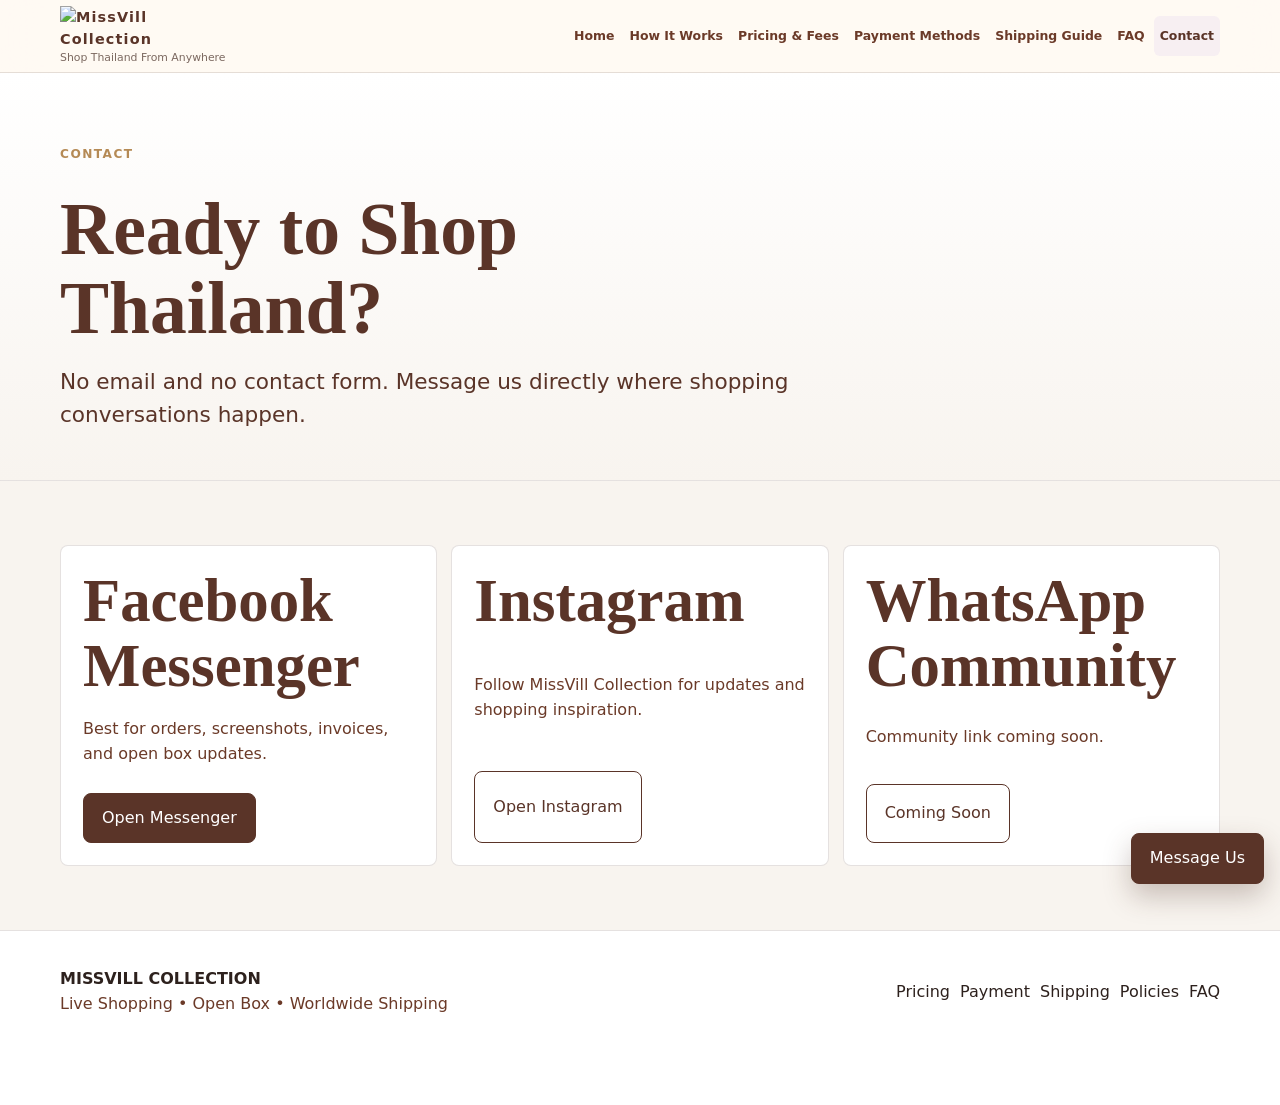
==== contact.html @ 80b346b7 "Add files via upload" ====
<!doctype html>
<html lang="en">
  <head>
    <meta charset="UTF-8" />
    <meta name="viewport" content="width=device-width, initial-scale=1.0" />
    <title>Contact | MISSVILL COLLECTION</title>
    <meta name="description" content="Contact MissVill Collection through Facebook Messenger, Instagram, or WhatsApp Community." />
    <link rel="stylesheet" href="styles.css" />
  </head>
  <body>
    <header class="topbar"><nav class="nav" aria-label="Main navigation"><a class="brand" href="index.html"><img src="assets/missvill-logo-transparent.png" alt="MissVill Collection" /><span>Shop Thailand From Anywhere</span></a><button class="nav-toggle" data-nav-toggle aria-label="Open menu" aria-expanded="false"><svg viewBox="0 0 24 24" fill="none" stroke="currentColor" stroke-width="2"><path d="M4 7h16M4 12h16M4 17h16"/></svg></button><div class="nav-links" data-nav-links><a href="index.html">Home</a><a href="index.html#how-it-works">How It Works</a><a href="pricing.html">Pricing & Fees</a><a href="payment.html">Payment Methods</a><a href="shipping.html">Shipping Guide</a><a href="faq.html">FAQ</a><a class="active" href="contact.html">Contact</a></div></nav></header>
    <main>
      <section class="page-hero"><div class="container"><p class="eyebrow">Contact</p><h1>Ready to Shop Thailand?</h1><p class="lead">No email and no contact form. Message us directly where shopping conversations happen.</p></div></section>
      <section class="section"><div class="container cards-3">
        <article class="card text-stack"><h2>Facebook Messenger</h2><p>Best for orders, screenshots, invoices, and open box updates.</p><div class="button-row"><a class="button" data-messenger href="https://m.me/105121654214469">Open Messenger</a></div></article>
        <article class="card text-stack"><h2>Instagram</h2><p>Follow MissVill Collection for updates and shopping inspiration.</p><div class="button-row"><a class="button secondary" href="https://www.instagram.com/missvillcollection">Open Instagram</a></div></article>
        <article class="card text-stack"><h2>WhatsApp Community</h2><p>Community link coming soon.</p><div class="button-row"><a class="button secondary" href="#" aria-disabled="true">Coming Soon</a></div></article>
      </div></section>
    </main>
    <footer class="footer"><div class="container footer-inner"><div><strong>MISSVILL COLLECTION</strong><p>Live Shopping • Open Box • Worldwide Shipping</p></div><div class="socials"><a href="pricing.html">Pricing</a><a href="payment.html">Payment</a><a href="shipping.html">Shipping</a><a href="shipping-policies.html">Policies</a><a href="faq.html">FAQ</a></div></div></footer>
    <a class="button floating-message" data-messenger href="https://m.me/105121654214469">Message Us</a><script src="app.js"></script>
  </body>
</html>
---- styles.css ----
:root {
  --cream: #f8f4ef;
  --warm-beige: #e8d2c4;
  --beige-deep: #d4ad99;
  --pink: #efb6bf;
  --pink-soft: #f7eff2;
  --white: #ffffff;
  --brown: #5a3428;
  --brown-soft: #6b3a28;
  --gold: #b58a55;
  --ink: #2d211d;
  --muted: #7b685f;
  --line: rgba(74, 47, 37, 0.14);
  --shadow: 0 18px 50px rgba(74, 47, 37, 0.12);
  --radius: 8px;
  font-family: "Inter", "Avenir Next", system-ui, -apple-system, BlinkMacSystemFont, "Segoe UI", sans-serif;
}

* {
  box-sizing: border-box;
}

html {
  scroll-behavior: smooth;
}

body {
  margin: 0;
  color: var(--ink);
  background: var(--cream);
  line-height: 1.55;
}

img {
  max-width: 100%;
  display: block;
}

a {
  color: inherit;
  text-decoration: none;
}

button,
a.button {
  font: inherit;
}

.topbar {
  position: sticky;
  top: 0;
  z-index: 40;
  background: rgba(255, 250, 244, 0.92);
  backdrop-filter: blur(18px);
  border-bottom: 1px solid var(--line);
}

.nav {
  width: min(1160px, calc(100% - 32px));
  margin: 0 auto;
  display: flex;
  align-items: center;
  justify-content: space-between;
  gap: 12px;
  min-height: 72px;
}

.brand {
  display: grid;
  gap: 2px;
  color: var(--brown);
  letter-spacing: 0.08em;
  font-weight: 800;
  font-size: 0.74rem;
  max-width: 170px;
}

.text-brand {
  display: block;
  max-width: none;
  font-family: Georgia, "Times New Roman", serif;
  font-size: 1rem;
  letter-spacing: 0.08em;
  line-height: 1.1;
}

.brand img {
  width: 150px;
  height: 36px;
  object-fit: contain;
  object-position: left center;
}

.brand span {
  color: var(--muted);
  letter-spacing: 0;
  font-weight: 500;
  font-size: 0.68rem;
}

.nav-toggle {
  width: 42px;
  height: 42px;
  border: 1px solid var(--line);
  background: var(--white);
  color: var(--brown);
  border-radius: var(--radius);
  display: grid;
  place-items: center;
  cursor: pointer;
}

.nav-toggle svg {
  width: 21px;
  height: 21px;
}

.nav-links {
  position: absolute;
  inset: 72px 16px auto 16px;
  display: none;
  background: var(--white);
  border: 1px solid var(--line);
  border-radius: var(--radius);
  box-shadow: var(--shadow);
  padding: 10px;
}

.nav-links.open {
  display: grid;
}

.nav-links a {
  padding: 12px 10px;
  border-radius: 6px;
  color: var(--brown-soft);
  font-weight: 650;
}

.nav-links a.active,
.nav-links a:hover {
  background: var(--pink-soft);
  color: var(--brown);
}

.nav-links .nav-message {
  background: var(--brown);
  color: var(--white);
  border: 1px solid var(--brown);
}

.nav-links .nav-message:hover {
  background: var(--brown-soft);
  color: var(--white);
}

.section {
  padding: 64px 0;
}

.container {
  width: min(1160px, calc(100% - 32px));
  margin: 0 auto;
}

.eyebrow {
  margin: 0 0 10px;
  color: var(--gold);
  text-transform: uppercase;
  letter-spacing: 0.12em;
  font-size: 0.76rem;
  font-weight: 800;
}

h1,
h2,
h3 {
  margin: 0;
  line-height: 1.08;
  color: var(--brown);
  font-family: Georgia, "Times New Roman", serif;
  font-weight: 650;
  letter-spacing: 0;
}

h1 {
  font-size: clamp(2.25rem, 6.4vw, 4.6rem);
  max-width: 790px;
}

h2 {
  font-size: clamp(2rem, 6vw, 3.8rem);
}

h3 {
  font-size: clamp(1.25rem, 4vw, 1.7rem);
}

p {
  margin: 0;
  color: var(--brown-soft);
}

.lead {
  font-size: clamp(1.05rem, 3.5vw, 1.35rem);
  color: var(--brown);
  max-width: 730px;
}

.muted {
  color: var(--muted);
}

.hero {
  min-height: 68vh;
  position: relative;
  display: grid;
  align-items: center;
  overflow: hidden;
  background:
    linear-gradient(135deg, rgba(247, 239, 242, 0.96), rgba(232, 210, 196, 0.32), rgba(248, 244, 239, 0.98)),
    var(--pink-soft);
  padding: 76px 0 64px;
}

.hero-slide {
  position: absolute;
  inset: 0;
  opacity: 0;
  transition: opacity 900ms ease;
}

.hero-slide.active {
  opacity: 1;
}

.hero-slide img {
  width: 100%;
  height: 100%;
  object-fit: cover;
  object-position: center 64%;
}

.hero::after {
  content: "";
  position: absolute;
  inset: 0;
  background: none;
  pointer-events: none;
}

.hero-inner {
  position: relative;
  z-index: 2;
  width: min(1160px, calc(100% - 32px));
  margin: 0 auto;
  display: grid;
  gap: 46px;
  align-items: center;
}

.hero-content {
  position: relative;
  z-index: 2;
  width: min(1160px, calc(100% - 32px));
  margin: 0 auto;
  display: grid;
  gap: 30px;
  align-items: center;
  padding-bottom: 0;
}

.hero-copy {
  display: grid;
  gap: 18px;
}

.hero-subtitle {
  font-weight: 800;
  color: var(--gold);
  letter-spacing: 0.04em;
}

.hero-description {
  max-width: 650px;
  font-size: 1.04rem;
}

.hero-logo-panel {
  width: min(100%, 360px);
  justify-self: center;
  overflow: hidden;
  border-radius: var(--radius);
  border: 1px solid rgba(90, 52, 40, 0.12);
  background: var(--warm-beige);
  box-shadow: var(--shadow);
}

.hero-logo-panel img {
  width: 100%;
  aspect-ratio: 16 / 9;
  object-fit: cover;
}

.simple-trust .feature {
  min-height: 128px;
  align-content: start;
  gap: 12px;
}

.feature-icon,
.wholesale-icon {
  width: 44px;
  height: 44px;
  display: grid;
  place-items: center;
  border-radius: 999px;
  background: var(--pink-soft);
  color: var(--brown);
}

.feature-icon svg,
.wholesale-icon svg {
  width: 23px;
  height: 23px;
  stroke-width: 1.7;
}

.simple-open-box {
  align-items: center;
}

.small-proof-card {
  max-width: 430px;
  justify-self: center;
}

.small-proof-card::after {
  bottom: 12px;
}

.small-proof-card img {
  aspect-ratio: 4 / 3;
  object-fit: cover;
}

.hero + .trust-strip-section {
  padding: 34px 0 56px;
}

.wholesale-section {
  background: var(--pink-soft);
}

.wholesale-card {
  display: grid;
  gap: 22px;
  padding: 26px;
  border: 1px solid rgba(90, 52, 40, 0.12);
  border-radius: var(--radius);
  background: rgba(255, 255, 255, 0.68);
  box-shadow: 0 14px 34px rgba(90, 52, 40, 0.08);
}

.wholesale-icon {
  width: 58px;
  height: 58px;
}

.wholesale-icon svg {
  width: 29px;
  height: 29px;
}

.benefit-list {
  display: grid;
  gap: 9px;
  margin: 0;
  padding: 0;
  list-style: none;
}

.benefit-list li {
  position: relative;
  padding-left: 24px;
  color: var(--brown-soft);
}

.benefit-list li::before {
  content: "";
  position: absolute;
  left: 0;
  top: 0.68em;
  width: 8px;
  height: 8px;
  border-radius: 999px;
  background: var(--gold);
}

.hero-visual {
  position: relative;
  min-height: 420px;
  display: grid;
  align-items: end;
}

.hero-logo-mark {
  position: absolute;
  top: 0;
  right: 0;
  z-index: 2;
  width: min(64%, 310px);
  padding: 14px;
  border-radius: var(--radius);
  background: rgba(255, 255, 255, 0.78);
  border: 1px solid rgba(90, 52, 40, 0.1);
  box-shadow: 0 16px 36px rgba(90, 52, 40, 0.1);
}

.hero-logo-mark img {
  width: 100%;
  height: auto;
  object-fit: contain;
}

.hero-portrait-card {
  width: min(82%, 390px);
  overflow: hidden;
  border: 1px solid rgba(107, 74, 58, 0.14);
  border-radius: var(--radius);
  background: rgba(255, 255, 255, 0.82);
  box-shadow: var(--shadow);
}

.hero-portrait-card img {
  width: 100%;
  aspect-ratio: 4 / 5;
  object-fit: cover;
  object-position: center 46%;
}

.button-row {
  display: flex;
  flex-wrap: wrap;
  gap: 12px;
  margin-top: 8px;
}

.button {
  min-height: 46px;
  display: inline-flex;
  align-items: center;
  justify-content: center;
  gap: 9px;
  padding: 12px 18px;
  border-radius: var(--radius);
  border: 1px solid var(--brown);
  background: var(--brown);
  color: var(--white);
  font-weight: 800;
  cursor: pointer;
  transition: transform 180ms ease, box-shadow 180ms ease, background 180ms ease;
}

.button:hover {
  transform: translateY(-2px);
  box-shadow: 0 12px 24px rgba(74, 47, 37, 0.18);
}

.button.secondary {
  background: rgba(255, 255, 255, 0.75);
  color: var(--brown);
}

.button.soft {
  background: var(--pink-soft);
  color: var(--brown);
  border-color: transparent;
}

.slider-dots {
  position: absolute;
  right: 24px;
  bottom: 24px;
  z-index: 3;
  display: flex;
  gap: 8px;
}

.slider-dots button {
  width: 10px;
  height: 10px;
  border-radius: 999px;
  border: 1px solid var(--brown);
  background: transparent;
  padding: 0;
  cursor: pointer;
}

.slider-dots button.active {
  background: var(--brown);
}

.split {
  display: grid;
  gap: 32px;
  align-items: center;
}

.portrait {
  border-radius: var(--radius);
  overflow: hidden;
  box-shadow: var(--shadow);
  border: 1px solid rgba(255, 255, 255, 0.7);
}

.portrait img {
  width: 100%;
  aspect-ratio: 4 / 5;
  object-fit: cover;
}

.meet-portrait img {
  object-position: center 44%;
}

.text-stack {
  display: grid;
  gap: 18px;
}

.band {
  background: var(--white);
  border-block: 1px solid var(--line);
}

.grid {
  display: grid;
  gap: 14px;
}

.cards-2,
.cards-3,
.cards-4,
.steps {
  display: grid;
  gap: 14px;
}

.card,
.step,
.notice {
  background: var(--white);
  border: 1px solid var(--line);
  border-radius: var(--radius);
  padding: 22px;
}

.step {
  display: grid;
  gap: 12px;
}

.step-number {
  width: 38px;
  height: 38px;
  border-radius: 999px;
  background: var(--pink-soft);
  color: var(--brown);
  display: grid;
  place-items: center;
  font-weight: 900;
}

.feature {
  min-height: 138px;
  display: grid;
  align-content: space-between;
}

.feature strong,
.destination {
  color: var(--brown);
  font-weight: 850;
}

.destination-grid {
  display: grid;
  grid-template-columns: repeat(2, minmax(0, 1fr));
  gap: 10px;
  margin-top: 22px;
}

.destination {
  background: var(--pink-soft);
  border: 1px solid rgba(239, 182, 191, 0.5);
  border-radius: var(--radius);
  padding: 12px 14px;
}

.photo-grid {
  display: grid;
  gap: 16px;
  margin-top: 14px;
}

.trust-showcase {
  display: grid;
  gap: 24px;
  align-items: center;
}

.trust-copy {
  display: grid;
  gap: 18px;
}

.photo-card {
  position: relative;
  overflow: hidden;
  border: 1px solid var(--line);
  border-radius: var(--radius);
  background: var(--white);
  box-shadow: 0 14px 34px rgba(74, 47, 37, 0.09);
}

.photo-card::after {
  content: "MISSVILL COLLECTION";
  position: absolute;
  right: 12px;
  bottom: 92px;
  padding: 5px 8px;
  border-radius: 999px;
  background: rgba(90, 52, 40, 0.18);
  color: rgba(255, 255, 255, 0.72);
  font-size: 0.58rem;
  font-weight: 850;
  letter-spacing: 0.12em;
  pointer-events: none;
}

.photo-card:has(> img:only-child)::after,
.event-gallery .photo-card::after {
  bottom: 12px;
}

.photo-card img {
  width: 100%;
  aspect-ratio: 4 / 5;
  object-fit: cover;
}

.photo-card div {
  display: grid;
  gap: 6px;
  padding: 16px;
}

.photo-card strong {
  color: var(--brown);
  font-family: Georgia, "Times New Roman", serif;
  font-size: 1.25rem;
  line-height: 1.12;
}

.photo-card p {
  font-size: 0.96rem;
}

.photo-mosaic {
  display: grid;
  grid-template-columns: repeat(2, minmax(0, 1fr));
  gap: 12px;
}

.mini-photo-card {
  position: relative;
  overflow: hidden;
  min-height: 184px;
  border-radius: var(--radius);
  border: 1px solid var(--line);
  background: var(--white);
  box-shadow: 0 14px 32px rgba(90, 52, 40, 0.09);
}

.mini-photo-card::after {
  content: "MISSVILL COLLECTION";
  position: absolute;
  right: 10px;
  bottom: 38px;
  z-index: 2;
  color: rgba(255, 255, 255, 0.72);
  font-size: 0.52rem;
  font-weight: 850;
  letter-spacing: 0.12em;
}

.mini-photo-card img {
  width: 100%;
  height: 100%;
  min-height: 184px;
  object-fit: cover;
}

.mini-photo-card span {
  position: absolute;
  left: 0;
  right: 0;
  bottom: 0;
  z-index: 3;
  padding: 10px 12px;
  background: linear-gradient(180deg, transparent, rgba(90, 52, 40, 0.64));
  color: var(--white);
  font-size: 0.82rem;
  font-weight: 850;
}

.photo-card-large img {
  aspect-ratio: 4 / 5;
  object-position: center 62%;
}

.two-photo-grid .photo-card img {
  aspect-ratio: 4 / 5;
}

.volume-grid .photo-card img {
  aspect-ratio: 4 / 5;
}

.stat-grid {
  display: grid;
  gap: 12px;
  margin-top: 8px;
}

.stat-stack {
  display: grid;
  gap: 12px;
}

.stat-card {
  display: grid;
  grid-template-columns: auto 1fr;
  gap: 4px 12px;
  min-height: 104px;
  align-content: center;
  align-items: center;
  padding: 18px;
  border: 1px solid rgba(107, 74, 58, 0.13);
  border-radius: var(--radius);
  background: rgba(255, 255, 255, 0.78);
  box-shadow: 0 14px 28px rgba(74, 47, 37, 0.07);
}

.stat-card strong {
  grid-column: 2;
  color: var(--brown);
  font-family: Georgia, "Times New Roman", serif;
  font-size: clamp(1.35rem, 4vw, 2rem);
  line-height: 1;
}

.stat-card span {
  grid-column: 2;
  color: var(--brown-soft);
  font-weight: 800;
}

.stat-icon {
  grid-column: 1;
  grid-row: 1 / span 2;
  width: 42px;
  height: 42px;
  display: grid;
  place-items: center;
  border-radius: 999px;
  background: var(--pink-soft);
  color: var(--brown);
}

.stat-icon svg {
  width: 23px;
  height: 23px;
  stroke-width: 1.7;
}

.gallery-slider {
  overflow-x: auto;
  overscroll-behavior-inline: contain;
  scroll-snap-type: x mandatory;
  padding-bottom: 10px;
}

.gallery-track {
  display: grid;
  grid-auto-flow: column;
  grid-auto-columns: minmax(270px, 78%);
  gap: 16px;
}

.gallery-slide {
  scroll-snap-align: start;
}

.event-gallery .photo-card img {
  aspect-ratio: 4 / 5;
}

.process-steps .step {
  position: relative;
  text-align: center;
  justify-items: center;
  background: rgba(255, 255, 255, 0.78);
}

.process-steps .step-number {
  width: 54px;
  height: 54px;
  border: 8px solid var(--pink-soft);
  background: var(--white);
  box-shadow: 0 10px 24px rgba(90, 52, 40, 0.1);
}

.rates {
  overflow-x: auto;
  border: 1px solid var(--line);
  border-radius: var(--radius);
  background: var(--white);
}

.shipping-chart-grid {
  display: grid;
  gap: 18px;
}

.shipping-chart-card {
  display: grid;
  gap: 14px;
  padding: 16px;
  border: 1px solid var(--line);
  border-radius: var(--radius);
  background: var(--white);
  box-shadow: 0 14px 34px rgba(90, 52, 40, 0.08);
}

.shipping-chart-card h2 {
  font-size: clamp(1.35rem, 3vw, 1.9rem);
}

.shipping-chart-card a {
  display: block;
  overflow: auto;
  border-radius: 6px;
  background: var(--cream);
}

.shipping-chart-card img {
  width: 100%;
  height: auto;
  min-width: 0;
  object-fit: contain;
}

table {
  width: 100%;
  border-collapse: collapse;
  min-width: 620px;
}

th,
td {
  padding: 15px 16px;
  text-align: left;
  border-bottom: 1px solid var(--line);
}

th {
  color: var(--brown);
  background: var(--pink-soft);
  font-size: 0.86rem;
}

td {
  color: var(--brown-soft);
}

tr:last-child td {
  border-bottom: 0;
}

.event-list {
  display: grid;
  gap: 12px;
}

.event {
  display: flex;
  align-items: center;
  justify-content: space-between;
  gap: 16px;
  background: var(--white);
  border: 1px solid var(--line);
  border-radius: var(--radius);
  padding: 16px 18px;
}

.pill {
  flex: 0 0 auto;
  border-radius: 999px;
  background: var(--warm-beige);
  color: var(--brown);
  padding: 7px 11px;
  font-size: 0.78rem;
  font-weight: 850;
}

.cta {
  background: var(--brown);
  color: var(--white);
}

.cta h2,
.cta p {
  color: var(--white);
}

.cta .button.secondary {
  border-color: rgba(255, 255, 255, 0.62);
}

.page-hero {
  padding: 72px 0 48px;
  background: linear-gradient(180deg, var(--white), var(--cream));
  border-bottom: 1px solid var(--line);
}

.page-hero .container {
  display: grid;
  gap: 16px;
}

.faq {
  display: grid;
  gap: 12px;
}

details {
  background: var(--white);
  border: 1px solid var(--line);
  border-radius: var(--radius);
  padding: 18px 20px;
}

summary {
  cursor: pointer;
  color: var(--brown);
  font-weight: 850;
}

details p {
  margin-top: 12px;
}

.formula {
  display: inline-block;
  margin-top: 10px;
  padding: 10px 12px;
  border-radius: 6px;
  background: var(--pink-soft);
  color: var(--brown);
  font-weight: 850;
}

.policy-grid {
  display: grid;
  gap: 14px;
}

.policy-card {
  display: grid;
  gap: 12px;
  padding: 22px;
  border: 1px solid rgba(107, 74, 58, 0.13);
  border-radius: var(--radius);
  background: rgba(255, 255, 255, 0.86);
  box-shadow: 0 14px 30px rgba(74, 47, 37, 0.07);
}

.policy-card h2 {
  font-size: clamp(1.35rem, 3vw, 1.9rem);
}

.payment-hero {
  padding: 72px 0 58px;
  background:
    radial-gradient(circle at 85% 18%, rgba(239, 182, 191, 0.42), transparent 34%),
    linear-gradient(180deg, var(--white), var(--cream));
  border-bottom: 1px solid var(--line);
  overflow: hidden;
}

.payment-hero-grid {
  display: grid;
  gap: 32px;
  align-items: center;
}

.payment-visual {
  position: relative;
  min-height: 360px;
  border-radius: var(--radius);
  overflow: hidden;
  border: 1px solid rgba(255, 255, 255, 0.8);
  box-shadow: var(--shadow);
  background:
    linear-gradient(145deg, rgba(255, 250, 244, 0.96), rgba(248, 220, 225, 0.86)),
    radial-gradient(circle at 74% 22%, rgba(181, 138, 85, 0.22), transparent 28%);
}

.payment-visual::before {
  content: "";
  position: absolute;
  inset: 26px;
  border: 1px solid rgba(74, 47, 37, 0.1);
  border-radius: var(--radius);
}

.payment-visual::after {
  content: "";
  position: absolute;
  width: 180px;
  height: 180px;
  right: -62px;
  bottom: -54px;
  border-radius: 50%;
  background: rgba(239, 182, 191, 0.5);
}

.visual-card {
  position: absolute;
  z-index: 3;
  background: rgba(255, 255, 255, 0.78);
  border: 1px solid rgba(74, 47, 37, 0.1);
  border-radius: var(--radius);
  box-shadow: 0 18px 38px rgba(74, 47, 37, 0.12);
}

.payment-visual-logo {
  position: absolute;
  z-index: 2;
  left: 50%;
  top: 48%;
  width: min(78%, 380px);
  transform: translate(-50%, -50%);
  border-radius: var(--radius);
  box-shadow: 0 18px 40px rgba(74, 47, 37, 0.12);
}

.thank-you-card {
  left: 34px;
  top: 42px;
  width: 190px;
  min-height: 122px;
  display: grid;
  place-content: center;
  gap: 7px;
  text-align: center;
  transform: rotate(-4deg);
}

.thank-you-card span {
  color: var(--gold);
  font-family: Georgia, "Times New Roman", serif;
  font-size: 1.6rem;
  font-style: italic;
}

.thank-you-card strong {
  color: var(--brown);
  letter-spacing: 0.13em;
  font-size: 0.74rem;
}

.payment-token {
  right: 34px;
  bottom: 42px;
  display: flex;
  align-items: center;
  gap: 10px;
  padding: 16px 18px;
  color: var(--brown);
  font-weight: 850;
}

.payment-token svg {
  width: 26px;
  height: 26px;
}

.visual-bag {
  position: absolute;
  z-index: 1;
  left: 58%;
  top: 58%;
  width: 132px;
  height: 138px;
  transform: translate(-12%, -18%) rotate(4deg);
  border-radius: 8px 8px 18px 18px;
  background: linear-gradient(145deg, #efb6bf, #f7d4da 68%, #fff4ee);
  box-shadow: 0 24px 44px rgba(116, 84, 70, 0.18);
}

.visual-bag::before {
  content: "";
  position: absolute;
  left: 49px;
  top: -28px;
  width: 82px;
  height: 58px;
  border: 8px solid rgba(181, 138, 85, 0.68);
  border-bottom: 0;
  border-radius: 999px 999px 0 0;
}

.visual-bag span {
  position: absolute;
  left: 34px;
  right: 34px;
  top: 74px;
  height: 1px;
  background: rgba(255, 255, 255, 0.76);
}

.payment-methods-section {
  background: var(--cream);
}

.payment-card-grid {
  display: grid;
  grid-template-columns: 1fr;
  gap: 14px;
}

.payment-card {
  min-height: 286px;
  display: flex;
  flex-direction: column;
  align-items: center;
  gap: 12px;
  padding: 22px;
  border: 1px solid rgba(74, 47, 37, 0.12);
  border-radius: var(--radius);
  background: rgba(255, 255, 255, 0.84);
  box-shadow: 0 12px 28px rgba(74, 47, 37, 0.07);
  text-align: center;
}

.payment-logo-frame {
  width: 100%;
  height: 82px;
  display: grid;
  place-items: center;
}

.payment-brand-logo {
  width: min(100%, 184px);
  height: 74px;
  object-fit: contain;
  object-position: center;
}

.payment-card h2 {
  min-height: 3.1em;
  display: flex;
  align-items: center;
  justify-content: center;
  font-size: clamp(1.18rem, 2vw, 1.45rem);
}

.payment-divider {
  width: 56px;
  height: 1px;
  background: linear-gradient(90deg, transparent, rgba(74, 47, 37, 0.28), transparent);
}

.payment-card p {
  font-size: 0.95rem;
}

.payment-logo {
  min-height: 48px;
  width: fit-content;
  display: inline-flex;
  align-items: center;
  justify-content: center;
  gap: 8px;
  padding: 10px 13px;
  border-radius: 999px;
  border: 1px solid rgba(74, 47, 37, 0.12);
  color: var(--brown);
  background: var(--pink-soft);
  font-weight: 900;
  letter-spacing: 0.02em;
}

.payment-logo svg {
  width: 22px;
  height: 22px;
}

.wise-logo {
  background: #e6f5ec;
  color: #285b42;
}

.our-logo {
  background: var(--warm-beige);
  color: var(--brown);
  letter-spacing: 0.16em;
}

.zelle-logo {
  background: #efe5ff;
  color: #51367a;
}

.card-logo {
  background: #fff4dc;
  color: #7c5528;
}

.paypal-logo {
  background: #e1f0ff;
  color: #254f77;
}

.payment-support-section {
  padding-top: 12px;
  background: var(--cream);
}

.payment-support-grid {
  display: grid;
  gap: 14px;
}

.payment-notice-card,
.help-card {
  border-radius: var(--radius);
  border: 1px solid rgba(74, 47, 37, 0.12);
  box-shadow: var(--shadow);
}

.payment-notice-card {
  position: relative;
  display: grid;
  gap: 18px;
  padding: 26px;
  overflow: hidden;
  background:
    linear-gradient(135deg, rgba(248, 220, 225, 0.98), rgba(255, 250, 244, 0.94)),
    var(--pink-soft);
}

.payment-notice-card h2,
.help-card h2 {
  font-size: clamp(1.65rem, 4vw, 2.5rem);
}

.notice-icon {
  width: 52px;
  height: 52px;
  display: grid;
  place-items: center;
  border-radius: 999px;
  background: var(--white);
  color: var(--brown);
  box-shadow: 0 12px 24px rgba(74, 47, 37, 0.1);
}

.notice-icon svg {
  width: 28px;
  height: 28px;
}

.notice-decoration {
  display: none;
  color: rgba(74, 47, 37, 0.18);
}

.help-card {
  display: grid;
  align-content: center;
  gap: 14px;
  padding: 26px;
  background: var(--white);
}

.help-card .button-row {
  margin-top: 2px;
}

.trust-strip-section {
  padding: 0 0 64px;
  background: var(--cream);
}

.trust-strip {
  display: grid;
  gap: 10px;
  padding: 18px;
  border: 1px solid var(--line);
  border-radius: var(--radius);
  background: var(--white);
}

.trust-strip div {
  padding: 12px;
  border-radius: 6px;
  background: var(--cream);
}

.trust-strip strong {
  color: var(--brown);
}

.trust-strip p {
  margin-top: 4px;
  font-size: 0.92rem;
}

.footer {
  padding: 36px 0 88px;
  background: var(--white);
  border-top: 1px solid var(--line);
}

.footer-inner {
  display: grid;
  gap: 16px;
}

.socials {
  display: flex;
  flex-wrap: wrap;
  gap: 10px;
}

.floating-message {
  position: fixed;
  right: 16px;
  bottom: 16px;
  z-index: 35;
  box-shadow: 0 12px 28px rgba(74, 47, 37, 0.28);
}

.popup-backdrop {
  position: fixed;
  inset: 0;
  z-index: 80;
  display: none;
  align-items: center;
  justify-content: center;
  padding: 18px;
  background: rgba(45, 33, 29, 0.42);
}

.popup-backdrop.show {
  display: flex;
}

.country-popup {
  width: min(520px, 100%);
  background: var(--white);
  border-radius: var(--radius);
  box-shadow: 0 24px 70px rgba(45, 33, 29, 0.28);
  padding: 26px;
  border: 1px solid rgba(255, 255, 255, 0.7);
}

.country-popup h2 {
  font-size: clamp(1.8rem, 8vw, 2.7rem);
}

.country-options {
  display: grid;
  grid-template-columns: repeat(2, minmax(0, 1fr));
  gap: 10px;
  margin-top: 22px;
}

.country-options button {
  min-height: 44px;
  border-radius: var(--radius);
  border: 1px solid var(--line);
  background: var(--cream);
  color: var(--brown);
  font-weight: 800;
  cursor: pointer;
}

.country-options button:hover {
  background: var(--pink-soft);
}

.tiny {
  margin-top: 14px;
  font-size: 0.84rem;
  color: var(--muted);
}

@media (min-width: 720px) {
  .brand {
    font-size: 0.9rem;
    max-width: none;
  }

  .brand img {
    width: 178px;
    height: 42px;
  }

  .hero {
    align-items: center;
  }

  .hero-inner {
    grid-template-columns: minmax(0, 1.04fr) minmax(320px, 0.72fr);
  }

  .hero-content {
    grid-template-columns: minmax(0, 1fr) minmax(260px, 360px);
    padding-top: 24px;
  }

  .hero-logo-panel {
    justify-self: end;
  }

  .split {
    grid-template-columns: 0.86fr 1.14fr;
    gap: 54px;
  }

  .split.reverse {
    grid-template-columns: 1.05fr 0.95fr;
  }

  .cards-2 {
    grid-template-columns: repeat(2, minmax(0, 1fr));
  }

  .cards-3 {
    grid-template-columns: repeat(3, minmax(0, 1fr));
  }

  .cards-4,
  .steps {
    grid-template-columns: repeat(2, minmax(0, 1fr));
  }

  .stat-grid {
    grid-template-columns: repeat(4, minmax(0, 1fr));
  }

  .trust-showcase {
    grid-template-columns: minmax(220px, 0.72fr) minmax(340px, 1.18fr) minmax(230px, 0.76fr);
    gap: 26px;
  }

  .photo-mosaic {
    grid-template-columns: repeat(2, minmax(0, 1fr));
  }

  .payment-hero-grid {
    grid-template-columns: 1fr 0.84fr;
    gap: 54px;
  }

  .wholesale-card {
    grid-template-columns: auto 1fr;
    align-items: start;
    padding: 32px;
  }

  .payment-card-grid {
    grid-template-columns: repeat(2, minmax(0, 1fr));
  }

  .shipping-chart-grid {
    grid-template-columns: repeat(2, minmax(0, 1fr));
  }

  .payment-support-grid {
    grid-template-columns: minmax(0, 1.35fr) minmax(260px, 0.65fr);
  }

  .payment-notice-card {
    grid-template-columns: auto 1fr auto;
    align-items: center;
  }

  .notice-decoration {
    display: block;
  }

  .notice-decoration svg {
    width: 78px;
    height: 78px;
  }

  .trust-strip {
    grid-template-columns: repeat(2, minmax(0, 1fr));
  }

  .destination-grid {
    grid-template-columns: repeat(4, minmax(0, 1fr));
  }

  .trust-grid {
    grid-template-columns: minmax(0, 1.18fr) minmax(0, 0.82fr);
    align-items: stretch;
  }

  .trust-grid .photo-card-large img {
    aspect-ratio: 16 / 10;
  }

  .two-photo-grid,
  .event-gallery,
  .volume-grid {
    grid-template-columns: repeat(2, minmax(0, 1fr));
  }

  .gallery-track {
    grid-auto-columns: minmax(330px, 42%);
  }

  .process-steps .step::after {
    content: "";
    position: absolute;
    top: 48px;
    right: -15px;
    width: 30px;
    height: 1px;
    background: rgba(90, 52, 40, 0.24);
  }

  .process-steps .step:nth-child(3)::after,
  .process-steps .step:last-child::after {
    display: none;
  }
}

@media (min-width: 980px) {
  .nav-toggle {
    display: none;
  }

  .nav-links {
    position: static;
    display: flex;
    align-items: center;
    gap: 3px;
    padding: 0;
    border: 0;
    box-shadow: none;
    background: transparent;
  }

  .nav-links a {
    padding: 10px 6px;
    font-size: 0.78rem;
  }
}

@media (min-width: 980px) {
  .cards-4 {
    grid-template-columns: repeat(4, minmax(0, 1fr));
  }

  .steps {
    grid-template-columns: repeat(5, minmax(0, 1fr));
  }

  .payment-card-grid {
    grid-template-columns: repeat(5, minmax(0, 1fr));
  }

  .trust-strip {
    grid-template-columns: repeat(4, minmax(0, 1fr));
  }

  .volume-grid {
    grid-template-columns: repeat(4, minmax(0, 1fr));
  }

  .event-gallery {
    grid-template-columns: repeat(3, minmax(0, 1fr));
  }

  .process-steps .step::after {
    display: block;
  }

  .process-steps .step:nth-child(3)::after {
    display: block;
  }

  .process-steps .step:last-child::after {
    display: none;
  }

  .footer-inner {
    grid-template-columns: 1fr auto;
    align-items: center;
  }

  .policy-grid {
    grid-template-columns: repeat(2, minmax(0, 1fr));
  }
}

@media (max-width: 719px) {
  .hero {
    min-height: auto;
    padding: 58px 0 48px;
  }

  .hero-inner {
    gap: 28px;
  }

  .hero-visual {
    min-height: 340px;
  }

  .hero-logo-mark {
    width: min(58%, 230px);
  }

  .hero-portrait-card {
    width: min(86%, 330px);
  }

  .stat-grid {
    grid-template-columns: 1fr;
  }

  .photo-mosaic {
    grid-template-columns: 1fr;
  }

  .mini-photo-card,
  .mini-photo-card img {
    min-height: 230px;
  }

  .button-row .button {
    width: 100%;
  }

  .steps {
    grid-template-columns: 1fr;
  }

  .payment-hero {
    padding: 52px 0 42px;
  }

  .payment-visual {
    min-height: 300px;
  }

  .thank-you-card {
    left: 22px;
    top: 34px;
    width: 162px;
  }

  .payment-token {
    right: 22px;
    bottom: 30px;
  }

  .visual-bag {
    width: 112px;
    height: 118px;
  }

  .payment-card {
    min-height: auto;
  }

  .floating-message {
    left: 16px;
    right: 16px;
  }
}

@media (min-width: 540px) and (max-width: 719px) {
  .payment-card-grid {
    grid-template-columns: repeat(2, minmax(0, 1fr));
  }

  .payment-card:last-child {
    grid-column: 1 / -1;
  }
}
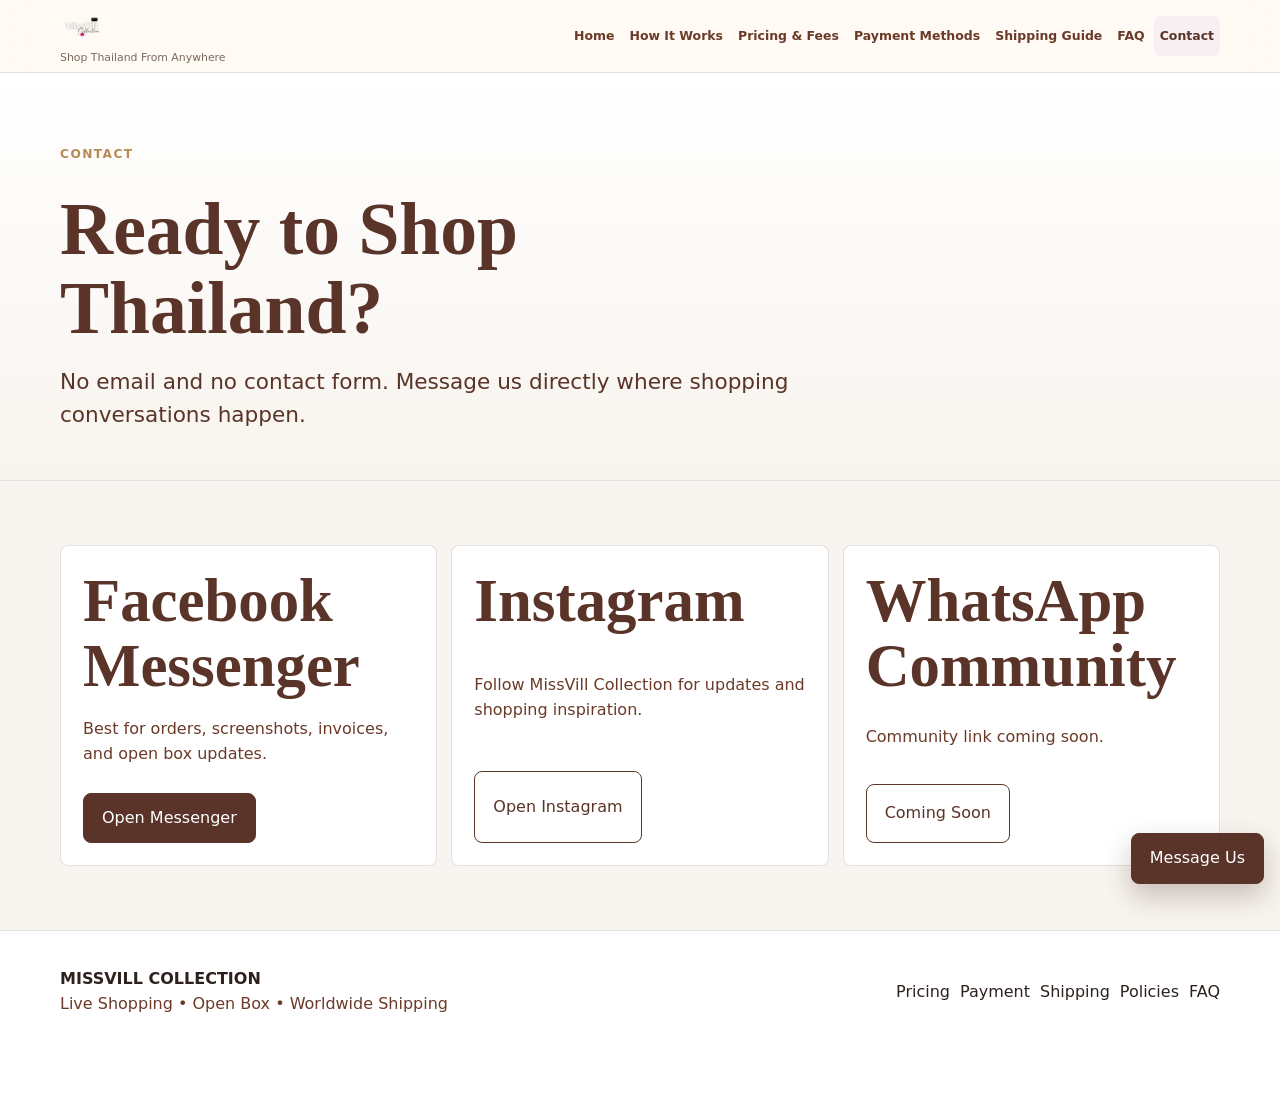
==== commit f84fe41e: "Update contact.html" ====
--- a/contact.html
+++ b/contact.html
@@ -8,7 +8,7 @@
     <link rel="stylesheet" href="styles.css" />
   </head>
   <body>
-    <header class="topbar"><nav class="nav" aria-label="Main navigation"><a class="brand" href="index.html"><img src="assets/missvill-logo-transparent.png" alt="MissVill Collection" /><span>Shop Thailand From Anywhere</span></a><button class="nav-toggle" data-nav-toggle aria-label="Open menu" aria-expanded="false"><svg viewBox="0 0 24 24" fill="none" stroke="currentColor" stroke-width="2"><path d="M4 7h16M4 12h16M4 17h16"/></svg></button><div class="nav-links" data-nav-links><a href="index.html">Home</a><a href="index.html#how-it-works">How It Works</a><a href="pricing.html">Pricing & Fees</a><a href="payment.html">Payment Methods</a><a href="shipping.html">Shipping Guide</a><a href="faq.html">FAQ</a><a class="active" href="contact.html">Contact</a></div></nav></header>
+    <header class="topbar"><nav class="nav" aria-label="Main navigation"><a class="brand" href="index.html"><img src="missvill-logo-transparent.png" alt="MissVill Collection" /><span>Shop Thailand From Anywhere</span></a><button class="nav-toggle" data-nav-toggle aria-label="Open menu" aria-expanded="false"><svg viewBox="0 0 24 24" fill="none" stroke="currentColor" stroke-width="2"><path d="M4 7h16M4 12h16M4 17h16"/></svg></button><div class="nav-links" data-nav-links><a href="index.html">Home</a><a href="index.html#how-it-works">How It Works</a><a href="pricing.html">Pricing & Fees</a><a href="payment.html">Payment Methods</a><a href="shipping.html">Shipping Guide</a><a href="faq.html">FAQ</a><a class="active" href="contact.html">Contact</a></div></nav></header>
     <main>
       <section class="page-hero"><div class="container"><p class="eyebrow">Contact</p><h1>Ready to Shop Thailand?</h1><p class="lead">No email and no contact form. Message us directly where shopping conversations happen.</p></div></section>
       <section class="section"><div class="container cards-3">
